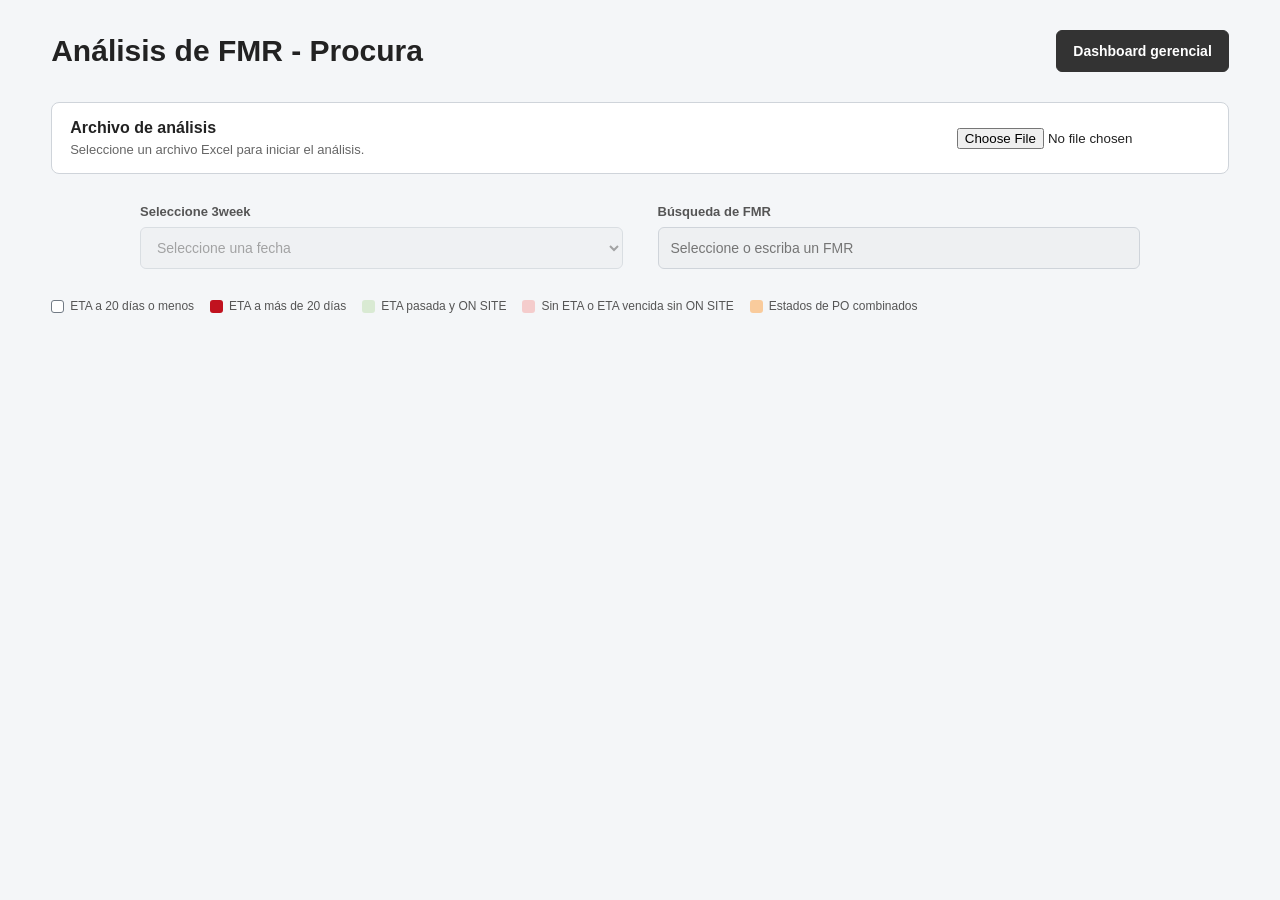
==== index.html @ f1e4e9c5 "Actualizar colores y formato de ETA en FMR" ====
<!DOCTYPE html>
<html lang="es">

<head>

    <meta charset="UTF-8">

    <meta
        name="viewport"
        content="width=device-width, initial-scale=1.0"
    >

    <title>
        Análisis de FMR - Procura
    </title>

    <link
        rel="stylesheet"
        href="static/css/style.css"
    >

</head>


<body>

<div class="container">


    <!-- ==================================================
         HEADER
    =================================================== -->

    <header class="main-header">

        <h1>
            Análisis de FMR - Procura
        </h1>

        <a
            class="dashboard-button"
            href="dashboard.html"
        >
            Dashboard gerencial
        </a>

    </header>

    <section
        id="carga-datos"
        class="carga-datos"
    >

        <div>
            <strong>Archivo de análisis</strong>
            <span id="estado-carga">
                Seleccione un archivo Excel para iniciar el análisis.
            </span>
        </div>

        <input
            id="archivo-excel"
            type="file"
            accept=".xlsx,.xlsm"
        >

    </section>


    <!-- ==================================================
         FILTROS PRINCIPALES
    =================================================== -->

    <div class="filtros-principales">


        <!-- ==================================================
             3WEEK
        =================================================== -->

        <div class="filtro-item">

            <label for="threeweek-select">
                Seleccione 3week
            </label>

            <select
                id="threeweek-select"
                disabled
            >

                <option value="">
                    Seleccione una fecha
                </option>

            </select>

        </div>


        <!-- ==================================================
             BÚSQUEDA FMR
        =================================================== -->

        <div class="filtro-item">

            <label for="fmr-search">
                Búsqueda de FMR
            </label>

            <input
                type="text"
                id="fmr-search"
                class="fmr-search-input"
                disabled
                list="fmr-options"
                placeholder="Seleccione o escriba un FMR"
                autocomplete="off"
            >

            <datalist
                id="fmr-options"
            >
            </datalist>

        </div>

    </div>

        <div class="fmr-legend" aria-label="Leyenda de colores de FMR">
            <span class="fmr-legend-item"><i class="estado-white"></i>ETA a 20 días o menos</span>
            <span class="fmr-legend-item"><i class="estado-red-intense"></i>ETA a más de 20 días</span>
            <span class="fmr-legend-item"><i class="estado-green"></i>ETA pasada y ON SITE</span>
            <span class="fmr-legend-item"><i class="estado-red"></i>Sin ETA o ETA vencida sin ON SITE</span>
            <span class="fmr-legend-item"><i class="estado-orange"></i>Estados de PO combinados</span>
        </div>

        <div
            id="lista-fmrs-general"
            class="fmrs-general-container"
        >
        </div>


    <!-- ==================================================
         RESULTADO 3WEEK
    =================================================== -->

    <section
        id="info-subsistema"
        class="info-section"
    >

        <h2>
            SubSistemas
        </h2>


        <div
            id="lista-subsistemas"
            class="subsistema-list"
        >
        </div>


        <div
            id="subsistema-seleccionado"
            class="subsistema-seleccionado"
        >

            <h3>
                SubSistema seleccionado
            </h3>


            <div
                id="nombre-subsistema"
                class="info-value"
            >
            </div>


            <div class="fmr-section">

                <h3>
                    FMR Asociado
                </h3>


                <div
                    id="lista-fmr"
                    class="fmr-list"
                >
                </div>

            </div>

        </div>

    </section>


    <!-- ==================================================
         RESULTADO BÚSQUEDA FMR
    =================================================== -->

    <section
        id="resultado-fmr-search"
        class="info-section"
    >

        <h2>
            FMR encontrado
        </h2>


        <!-- ==================================================
            RESUMEN FMR
        =================================================== -->

        <div
            id="fmr-encontrado"
            class="fmr-encontrado-container"
        >
        </div>


        <!-- ==================================================
            SUBSISTEMAS
        =================================================== -->

        <div
            id="subsistemas-del-fmr"
            class="fmr-search-subsistemas"
        >

            <h3>
                SubSistemas donde aparece
            </h3>


            <div
                id="lista-subsistemas-fmr"
                class="subsistema-list"
            >
            </div>

        </div>

    </section>


    <!-- ==================================================
         DETALLE FMR
    =================================================== -->

    <section
        id="detalle-fmr"
        class="detalle-section"
    >


        <!-- ==================================================
             PO
        =================================================== -->

        <div class="po-section">

            <h3>
                PO Asociadas
            </h3>


            <div
                id="lista-po"
                class="po-list"
            >
            </div>

        </div>


        <!-- ==================================================
             PROCUREMENT
        =================================================== -->

        <div class="procurement-section">

            <h3>
                Información de Procurement
            </h3>


            <div
                id="lista-procurement"
                class="procurement-list"
            >
            </div>

        </div>

    </section>

</div>


<script
    src="https://cdn.sheetjs.com/xlsx-0.20.3/package/dist/xlsx.full.min.js"
></script>

<script
    src="static/js/workbook-store.js"
></script>

<script
    src="static/js/app.js"
></script>

</body>

</html>
---- static/css/style.css ----
/* ========================================================
   GENERAL
======================================================== */

* {
    box-sizing: border-box;
}


body {

    margin: 0;

    padding: 0;

    font-family:
        Arial,
        Helvetica,
        sans-serif;

    background-color:
        #f4f6f8;

    color:
        #222;
}


.container {

    width: 92%;

    max-width:
        1400px;

    margin:
        0 auto;

    padding:
        30px 0 50px;
}


/* ========================================================
   HEADER
======================================================== */

header {

    margin-bottom:
        30px;
}


.main-header {

    display:
        flex;

    align-items:
        center;

    justify-content:
        space-between;

    gap:
        20px;
}


.dashboard-button {

    display:
        inline-flex;

    align-items:
        center;

    min-height:
        42px;

    padding:
        10px 16px;

    border:
        1px solid #333;

    border-radius:
        6px;

    background-color:
        #333;

    color:
        #fff;

    font-size:
        14px;

    font-weight:
        600;

    text-decoration:
        none;
}


.dashboard-button:hover {

    background-color:
        #555;
}


header h1 {

    margin:
        0;

    font-size:
        30px;

    font-weight:
        700;
}


/* ========================================================
   FILTROS
======================================================== */

.filtros-principales {

    display:
        grid;

    grid-template-columns:
        repeat(
            2,
            minmax(
                300px,
                1fr
            )
        );

    gap:
        35px;

    max-width:
        1000px;

    margin:
        0 auto 30px;
}


.filtro-item {

    display:
        flex;

    flex-direction:
        column;

    gap:
        8px;
}


.filtro-item label {

    font-size:
        13px;

    font-weight:
        bold;

    color:
        #555;
}


.filtro-item select,
.fmr-search-input {

    width:
        100%;

    min-height:
        42px;

    padding:
        10px 12px;

    border:
        1px solid #cfd4da;

    border-radius:
        6px;

    background-color:
        white;

    font-size:
        14px;

    outline:
        none;
}


.filtro-item select:focus,
.fmr-search-input:focus {

    border-color:
        #777;
}


/* ========================================================
   SECCIONES
======================================================== */

.info-section,
.detalle-section {

    margin-top:
        25px;

    padding:
        22px;

    background-color:
        white;

    border-radius:
        8px;

    box-shadow:
        0 2px 8px
        rgba(
            0,
            0,
            0,
            0.08
        );
}


.info-section h2,
.detalle-section h2 {

    margin-top:
        0;

    margin-bottom:
        20px;
}


.info-section h3,
.detalle-section h3 {

    margin-top:
        25px;

    margin-bottom:
        12px;
}


/* ========================================================
   SUBSISTEMAS
======================================================== */

.subsistema-list {

    display:
        flex;

    flex-wrap:
        wrap;

    gap:
        10px;
}


.subsistema-item {

    padding:
        10px 15px;

    border:
        1px solid #c7ccd1;

    border-radius:
        6px;

    background-color:
        #f8f9fa;

    color:
        #222;

    font-size:
        14px;

    font-weight:
        600;

    cursor:
        pointer;

    transition:
        0.15s;
}


.subsistema-item:hover {

    background-color:
        #e9ecef;

    transform:
        translateY(-1px);
}


.subsistema-item.selected {

    border:
        2px solid #333;
}


.subsistema-seleccionado {

    margin-top:
        25px;

    padding-top:
        15px;

    border-top:
        1px solid #ddd;
}


.info-value {

    font-size:
        18px;

    font-weight:
        bold;
}


/* ========================================================
   FMR
======================================================== */

.fmr-list {

    display:
        grid;

    grid-template-columns:
        repeat(
            auto-fill,
            minmax(
                140px,
                1fr
            )
        );

    gap:
        10px;
}

/* ========================================================
   RESUMEN FMR ENCONTRADO
======================================================== */

.fmr-encontrado-container {

    margin-bottom:
        20px;
}


.fmr-encontrado-container .fmr-summary-container {

    display:
        grid;

    grid-template-columns:
        180px
        180px
        minmax(
            300px,
            1fr
        );

    gap:
        15px;

    align-items:
        stretch;
}


.fmr-item {

    padding:
        12px;

    border:
        1px solid #cfd4da;

    border-radius:
        6px;

    background-color:
        white;

    font-size:
        14px;

    font-weight:
        600;

    cursor:
        pointer;

    transition:
        0.15s;

    text-align:
        center;
}


.fmr-item:hover {

    transform:
        translateY(-1px);

    box-shadow:
        0 2px 5px
        rgba(
            0,
            0,
            0,
            0.10
        );
}


.fmr-item.selected {

    border:
        2px solid #333;
}


/* ========================================================
   PO
======================================================== */

.po-list {

    display:
        grid;

    grid-template-columns:
        repeat(
            auto-fill,
            minmax(
                140px,
                1fr
            )
        );

    gap:
        10px;
}


.po-item {

    padding:
        12px;

    border:
        1px solid #cfd4da;

    border-radius:
        6px;

    background-color:
        white;

    font-size:
        14px;

    font-weight:
        600;

    cursor:
        pointer;

    transition:
        0.15s;

    text-align:
        center;
}


.po-item:hover {

    transform:
        translateY(-1px);

    box-shadow:
        0 2px 5px
        rgba(
            0,
            0,
            0,
            0.10
        );
}


.po-item.selected {

    border:
        2px solid #333;
}


/* ========================================================
   ESTADOS
======================================================== */

/* ETA FUTURA */

.estado-yellow {

    background-color:
        #fff2cc !important;

    border-color:
        #d6b656 !important;
}


/* ETA PASADA + ON SITE */

.estado-green {

    background-color:
        #d9ead3 !important;

    border-color:
        #70ad47 !important;
}


/* SIN ETA / ETA PASADA SIN ON SITE */

.estado-red {

    background-color:
        #f4cccc !important;

    border-color:
        #c0504d !important;
}

/* FMR CON PO DE DISTINTOS COLORES */

.estado-orange {

    background-color:
        #f9cb9c !important;

    border-color:
        #e69138 !important;
}

.estado-white {
    background-color: #fff !important;
    border: 1px solid #727b85 !important;
    color: #222 !important;
}

.estado-red-intense {
    background-color: #c1121f !important;
    border-color: #8f0b15 !important;
    color: #fff !important;
}

/* ========================================================
   RESUMEN FMR
======================================================== */

.fmr-resumen {

    margin-bottom:
        20px;
}


.fmr-summary-container {

    display:
        grid;

    grid-template-columns:
        repeat(
            3,
            minmax(
                160px,
                1fr
            )
        );

    gap:
        15px;
}


.total-po-card {

    padding:
        18px;

    border:
        1px solid #ddd;

    border-radius:
        7px;

    background-color:
        #f8f9fa;
}


.summary-label {

    font-size:
        12px;

    font-weight:
        bold;

    color:
        #666;
}


.summary-number {

    margin-top:
        8px;

    font-size:
        22px;

    font-weight:
        bold;
}


/* ========================================================
   DESCRIPCIÓN
======================================================== */

.descripcion-fmr {

    padding:
        18px;

    border:
        1px solid #ddd;

    border-radius:
        7px;

    background-color:
        #fafafa;
}


.descripcion-fmr-text {

    margin-top:
        8px;

    line-height:
        1.5;

    text-align:
        left;
}


/* ========================================================
   PROCUREMENT
======================================================== */

.procurement-section {

    margin-top:
        25px;
}


.procurement-list {

    display:
        grid;

    grid-template-columns:
        repeat(
            auto-fit,
            minmax(
                330px,
                1fr
            )
        );

    gap:
        15px;
}


.procurement-card {

    padding:
        16px;

    border:
        1px solid #d7d7d7;

    border-radius:
        7px;

    background-color:
        #fafafa;
}

.procurement-record {
    display: grid;
    grid-template-columns: minmax(0, 1.3fr) minmax(0, 0.7fr);
    align-items: stretch;
    gap: 12px;
}

.comments-card {
    min-width: 0;
    padding: 16px;
    border: 1px solid #d7d7d7;
    border-radius: 7px;
    background-color: #fff;
}

.comments-value {
    margin-top: 10px;
    color: #333;
    font-size: 13px;
    line-height: 1.5;
    overflow-wrap: anywhere;
    white-space: pre-wrap;
}


.procurement-field {

    display:
        flex;

    flex-direction:
        column;

    gap:
        5px;

    margin-bottom:
        12px;
}


.procurement-label {

    font-size:
        11px;

    font-weight:
        bold;

    color:
        #666;
}


.procurement-value {

    font-size:
        14px;

    color:
        #222;

    word-break:
        break-word;
}


.descripcion-procurement {

    margin-top:
        15px;

    padding-top:
        12px;

    border-top:
        1px solid #ddd;
}


.descripcion-value {

    margin-top:
        6px;

    line-height:
        1.5;

    font-size:
        13px;

    text-align:
        left;
}


/* ========================================================
   MENSAJES
======================================================== */

.mensaje-vacio {

    padding:
        15px;

    border-radius:
        6px;

    background-color:
        #f5f5f5;

    color:
        #666;
}


.mensaje-error {

    padding:
        15px;

    border-radius:
        6px;

    background-color:
        #f4cccc;

    border:
        1px solid #c0504d;

    color:
        #7f0000;
}


/* ========================================================
   RESPONSIVE
======================================================== */

@media (
    max-width: 800px
) {

    .filtros-principales {

        grid-template-columns:
            1fr;

        gap:
            15px;
    }


    .fmr-summary-container {

        grid-template-columns:
            1fr;
    }

    .procurement-record {
        grid-template-columns: 1fr;
    }

}


@media (
    max-width: 500px
) {

    .container {

        width:
            92%;
    }


    .fmr-list,
    .po-list {

        grid-template-columns:
            1fr;
    }

}

.fmrs-general-container {
    display: flex;
    flex-wrap: wrap;
    gap: 10px;
    margin-top: 20px;
    margin-bottom: 20px;
}

.fmr-general-item {
    min-width: 120px;
    padding: 10px 16px;
    border: none;
    border-radius: 8px;
    cursor: pointer;
    font-weight: 600;
    text-align: center;
    transition: transform 0.15s ease;
}

.fmr-general-item:hover {
    transform: translateY(-2px);
}

.fmr-legend {
    display: flex;
    align-items: center;
    flex-wrap: wrap;
    gap: 8px 16px;
    margin-top: 16px;
    color: #555;
    font-size: 12px;
}

.fmr-legend-item {
    display: inline-flex;
    align-items: center;
    gap: 6px;
}

.fmr-legend-item i {
    display: inline-block;
    width: 13px;
    height: 13px;
    flex: 0 0 13px;
    border-radius: 3px;
}

.carga-datos {
    display: flex;
    align-items: center;
    justify-content: space-between;
    gap: 20px;
    margin-bottom: 30px;
    padding: 16px 18px;
    border: 1px solid #cfd4da;
    border-radius: 8px;
    background-color: #ffffff;
}

.carga-datos div {
    display: flex;
    flex-direction: column;
    gap: 5px;
}

.carga-datos span {
    color: #666;
    font-size: 13px;
}

#cargar-datos-btn {
    min-height: 42px;
    padding: 10px 16px;
    border: 1px solid #333;
    border-radius: 6px;
    background-color: #333;
    color: #fff;
    cursor: pointer;
    font-weight: 600;
}

#cargar-datos-btn:disabled {
    cursor: wait;
    opacity: 0.65;
}

select:disabled,
input:disabled {
    cursor: not-allowed;
    background-color: #eef0f2;
}
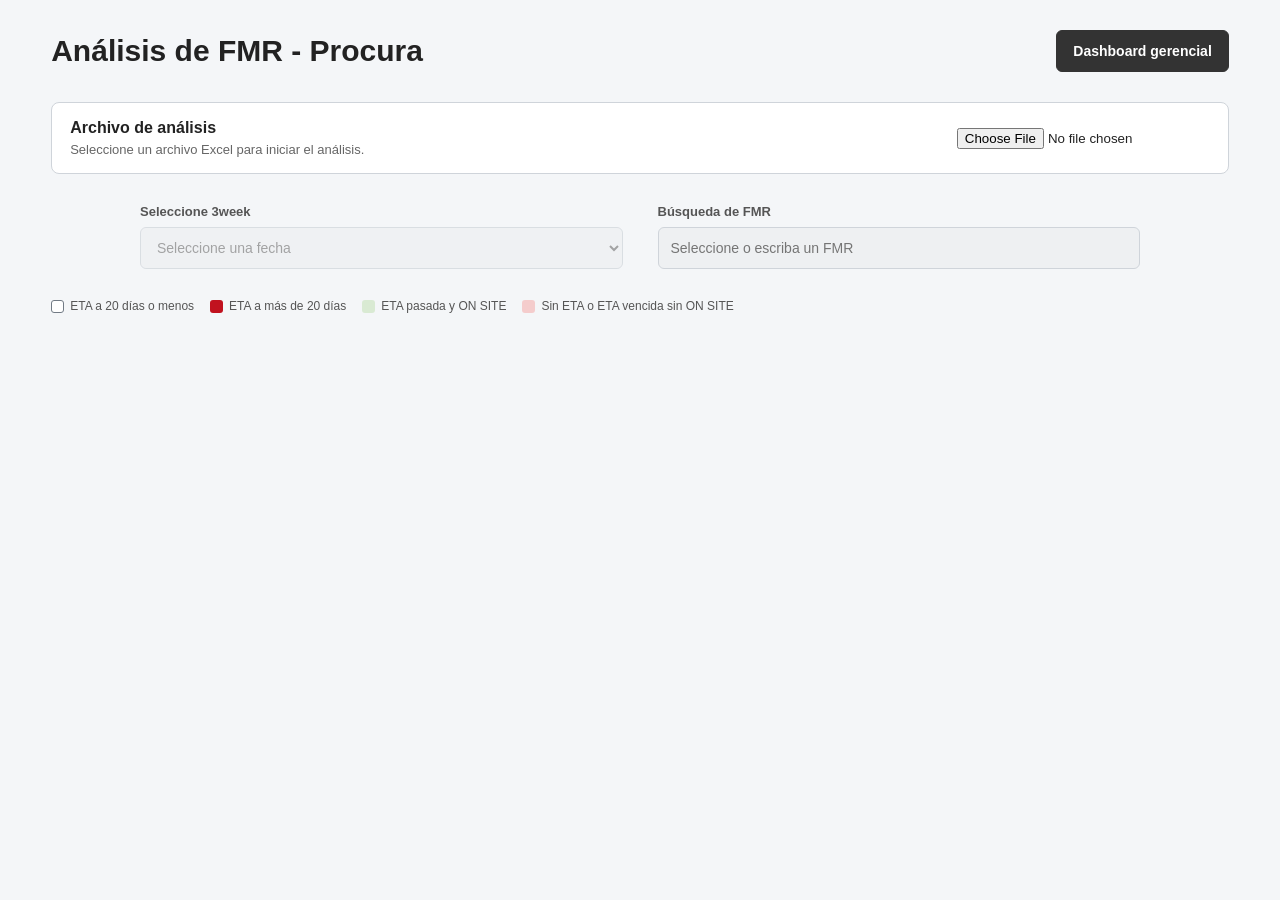
==== commit 1e0bbc6f: "Ajustar estados de color FMR y PO" ====
--- a/index.html
+++ b/index.html
@@ -132,7 +132,6 @@
             <span class="fmr-legend-item"><i class="estado-red-intense"></i>ETA a más de 20 días</span>
             <span class="fmr-legend-item"><i class="estado-green"></i>ETA pasada y ON SITE</span>
             <span class="fmr-legend-item"><i class="estado-red"></i>Sin ETA o ETA vencida sin ON SITE</span>
-            <span class="fmr-legend-item"><i class="estado-orange"></i>Estados de PO combinados</span>
         </div>
 
         <div
--- a/static/css/style.css
+++ b/static/css/style.css
@@ -546,18 +546,6 @@
    ESTADOS
 ======================================================== */
 
-/* ETA FUTURA */
-
-.estado-yellow {
-
-    background-color:
-        #fff2cc !important;
-
-    border-color:
-        #d6b656 !important;
-}
-
-
 /* ETA PASADA + ON SITE */
 
 .estado-green {
@@ -579,17 +567,6 @@
 
     border-color:
         #c0504d !important;
-}
-
-/* FMR CON PO DE DISTINTOS COLORES */
-
-.estado-orange {
-
-    background-color:
-        #f9cb9c !important;
-
-    border-color:
-        #e69138 !important;
 }
 
 .estado-white {
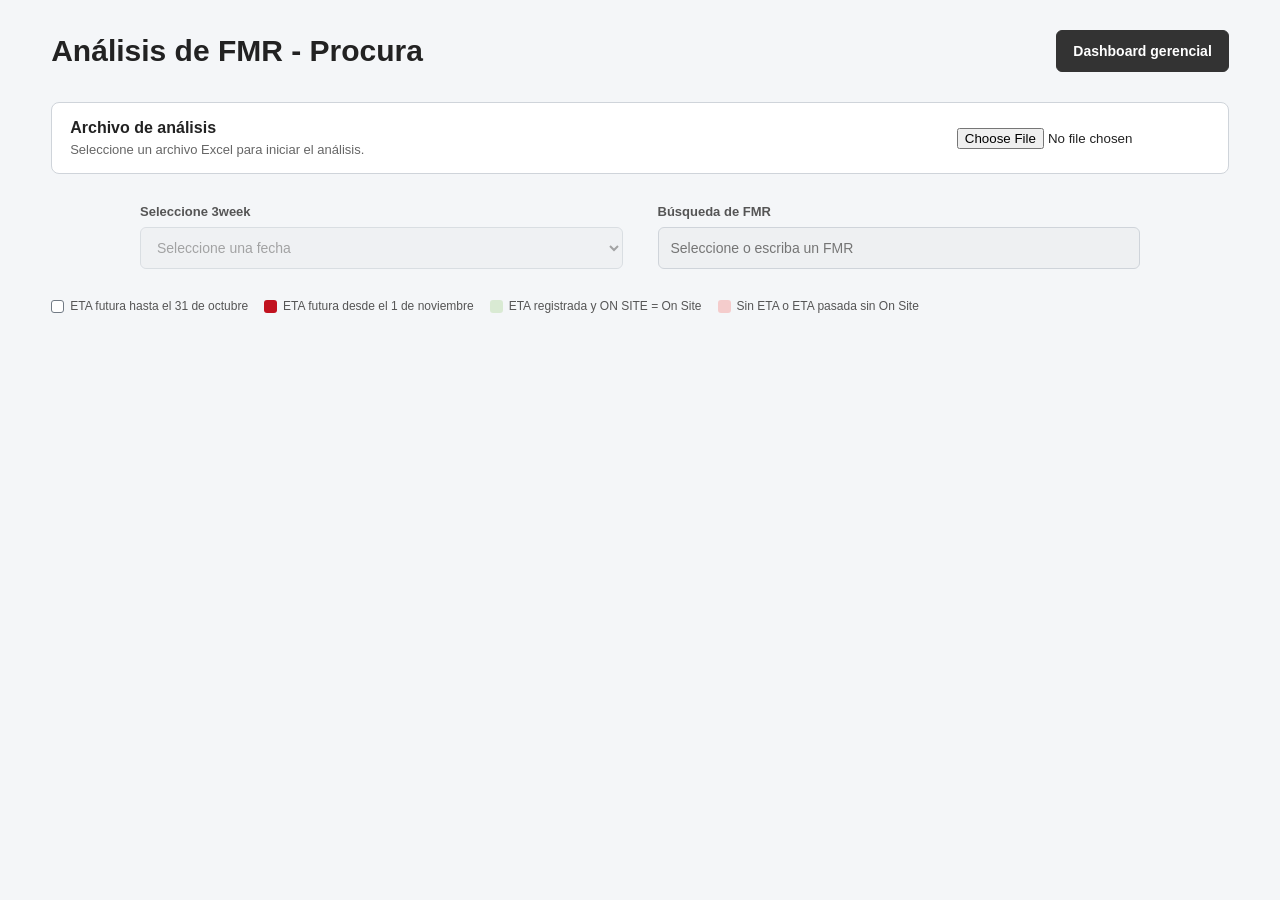
==== commit 48a1f26d: "Actualizar leyenda de colores ETA" ====
--- a/index.html
+++ b/index.html
@@ -128,10 +128,10 @@
     </div>
 
         <div class="fmr-legend" aria-label="Leyenda de colores de FMR">
-            <span class="fmr-legend-item"><i class="estado-white"></i>ETA a 20 días o menos</span>
-            <span class="fmr-legend-item"><i class="estado-red-intense"></i>ETA a más de 20 días</span>
-            <span class="fmr-legend-item"><i class="estado-green"></i>ETA pasada y ON SITE</span>
-            <span class="fmr-legend-item"><i class="estado-red"></i>Sin ETA o ETA vencida sin ON SITE</span>
+            <span class="fmr-legend-item"><i class="estado-white"></i>ETA futura hasta el 31 de octubre</span>
+            <span class="fmr-legend-item"><i class="estado-red-intense"></i>ETA futura desde el 1 de noviembre</span>
+            <span class="fmr-legend-item"><i class="estado-green"></i>ETA registrada y ON SITE = On Site</span>
+            <span class="fmr-legend-item"><i class="estado-red"></i>Sin ETA o ETA pasada sin On Site</span>
         </div>
 
         <div
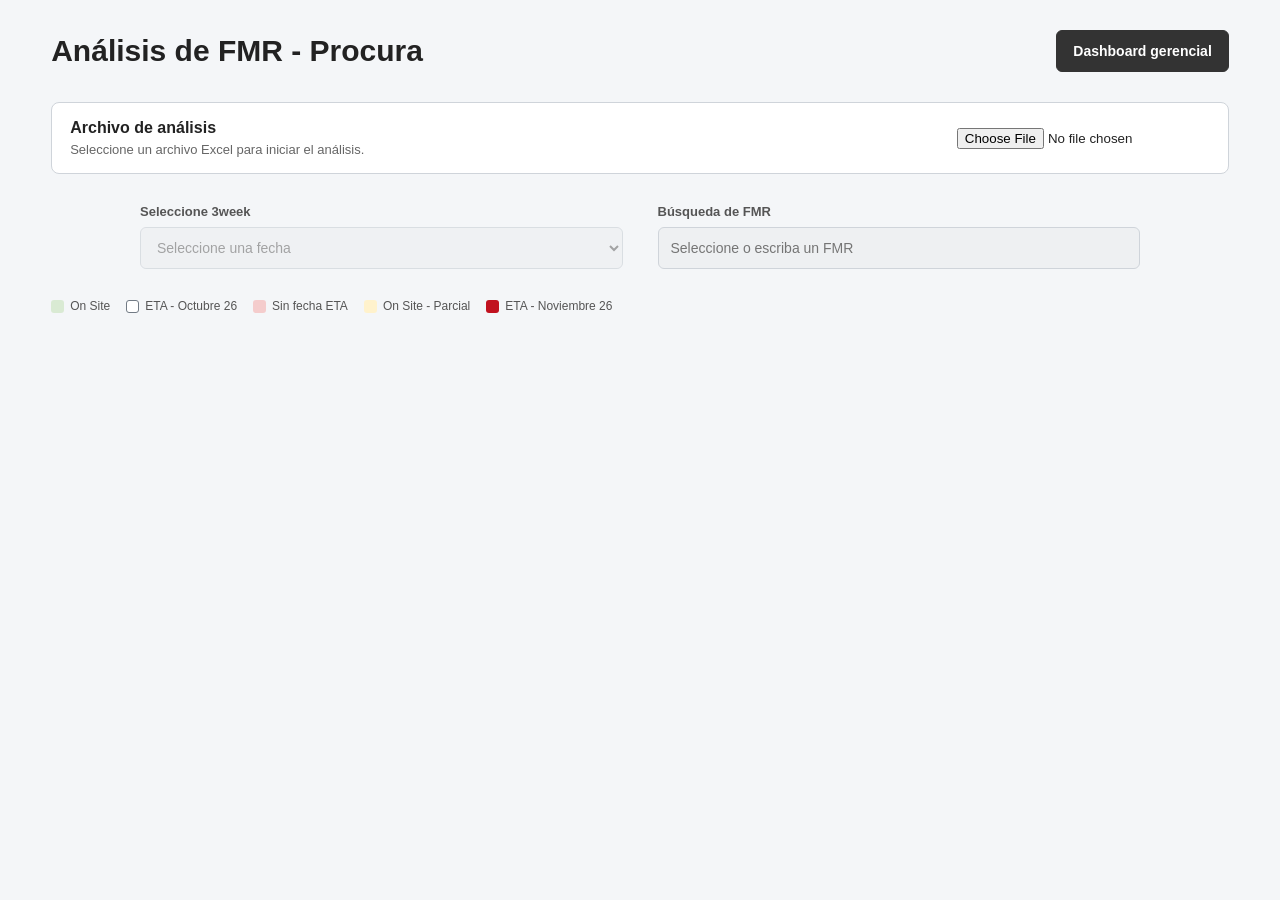
==== commit 26d11237: "Agregar estado parcial a colores de FMR" ====
--- a/index.html
+++ b/index.html
@@ -128,10 +128,11 @@
     </div>
 
         <div class="fmr-legend" aria-label="Leyenda de colores de FMR">
-            <span class="fmr-legend-item"><i class="estado-white"></i>ETA futura hasta el 31 de octubre</span>
-            <span class="fmr-legend-item"><i class="estado-red-intense"></i>ETA futura desde el 1 de noviembre</span>
-            <span class="fmr-legend-item"><i class="estado-green"></i>ETA registrada y ON SITE = On Site</span>
-            <span class="fmr-legend-item"><i class="estado-red"></i>Sin ETA o ETA pasada sin On Site</span>
+            <span class="fmr-legend-item"><i class="estado-green"></i>On Site</span>
+            <span class="fmr-legend-item"><i class="estado-white"></i>ETA - Octubre 26</span>
+            <span class="fmr-legend-item"><i class="estado-red"></i>Sin fecha ETA</span>
+            <span class="fmr-legend-item"><i class="estado-yellow"></i>On Site - Parcial</span>
+            <span class="fmr-legend-item"><i class="estado-red-intense"></i>ETA - Noviembre 26</span>
         </div>
 
         <div
--- a/static/css/style.css
+++ b/static/css/style.css
@@ -555,6 +555,12 @@
 
     border-color:
         #70ad47 !important;
+}
+
+.estado-yellow {
+    background-color: #fff2cc !important;
+    border-color: #d6b656 !important;
+    color: #222 !important;
 }
 
 
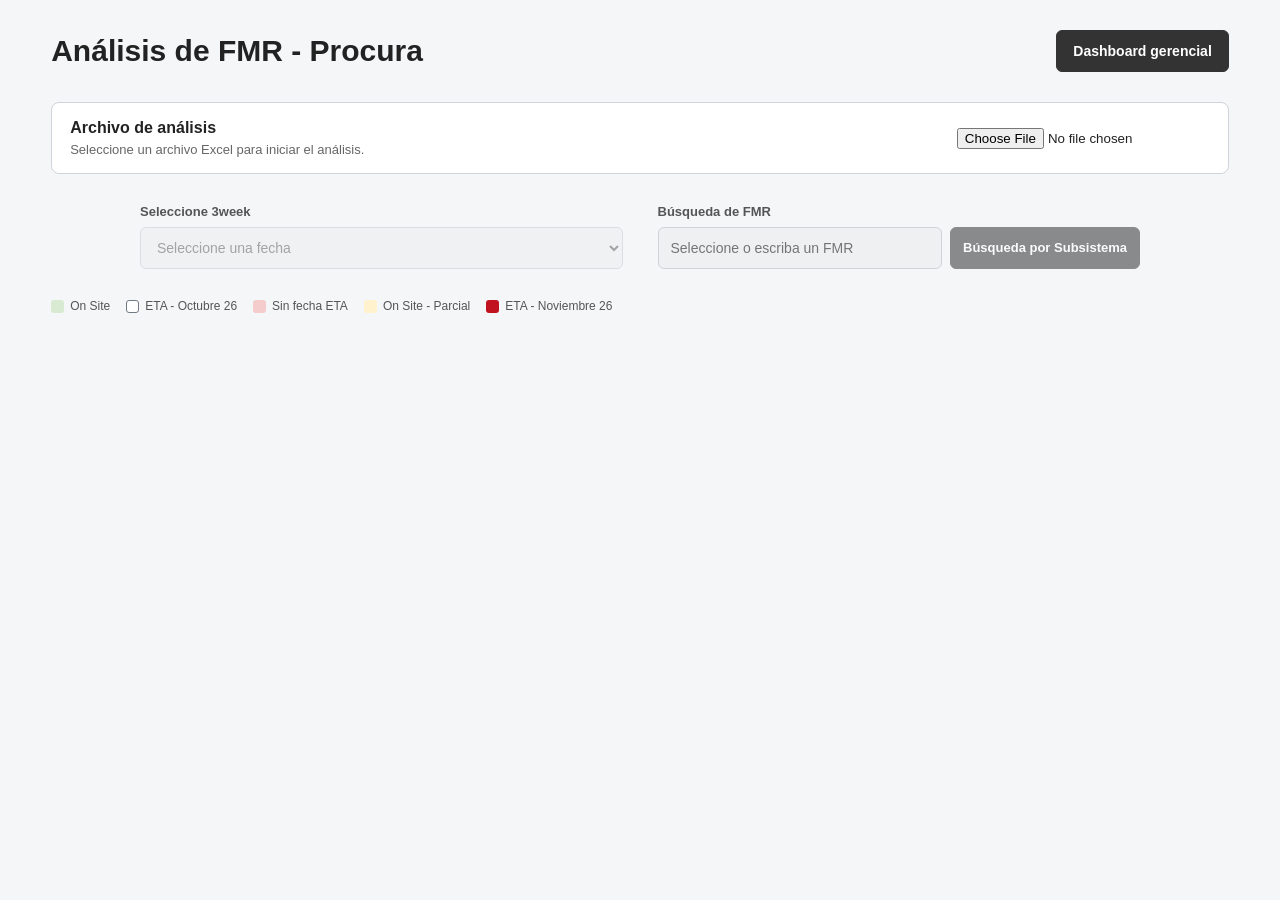
==== commit b9e6a6ce: "Hacer búsqueda contextual responsive" ====
--- a/index.html
+++ b/index.html
@@ -104,19 +104,24 @@
 
         <div class="filtro-item">
 
-            <label for="fmr-search">
+            <label id="fmr-search-label" for="fmr-search">
                 Búsqueda de FMR
             </label>
 
-            <input
-                type="text"
-                id="fmr-search"
-                class="fmr-search-input"
-                disabled
-                list="fmr-options"
-                placeholder="Seleccione o escriba un FMR"
-                autocomplete="off"
-            >
+            <div class="fmr-search-controls">
+                <input
+                    type="text"
+                    id="fmr-search"
+                    class="fmr-search-input"
+                    disabled
+                    list="fmr-options"
+                    placeholder="Seleccione o escriba un FMR"
+                    autocomplete="off"
+                >
+                <button id="modo-busqueda-button" class="search-mode-button" type="button" disabled>
+                    Búsqueda por Subsistema
+                </button>
+            </div>
 
             <datalist
                 id="fmr-options"
@@ -141,6 +146,20 @@
         >
         </div>
 
+        <section id="busqueda-subsistema-panel" class="info-section" style="display: none;">
+            <h2>SubSistemas</h2>
+            <p id="estado-filtro-subsistemas" class="estado-filtro-subsistemas" aria-live="polite"></p>
+            <div id="lista-subsistemas-general" class="subsistema-list"></div>
+            <div id="subsistema-general-seleccionado" class="subsistema-seleccionado" style="display: none;">
+                <h3>SubSistema seleccionado</h3>
+                <div id="nombre-subsistema-general" class="info-value"></div>
+                <div class="fmr-section">
+                    <h3>FMR Asociado</h3>
+                    <div id="lista-fmr-subsistema-general" class="fmr-list"></div>
+                </div>
+            </div>
+        </section>
+
 
     <!-- ==================================================
          RESULTADO 3WEEK
@@ -168,15 +187,12 @@
             class="subsistema-seleccionado"
         >
 
-            <h3>
-                SubSistema seleccionado
-            </h3>
-
-
-            <div
-                id="nombre-subsistema"
-                class="info-value"
-            >
+            <h3>SubSistema seleccionado</h3>
+            <div class="subsistema-seleccionado-actions">
+                <div id="nombre-subsistema" class="info-value"></div>
+                <button id="regresar-a-fmr" class="search-mode-button" type="button" style="display: none;">
+                    Regresar a FMR
+                </button>
             </div>
 
 
--- a/static/css/style.css
+++ b/static/css/style.css
@@ -216,6 +216,39 @@
         #777;
 }
 
+.fmr-search-controls {
+    display: grid;
+    grid-template-columns: minmax(0, 1fr) auto;
+    gap: 8px;
+    min-width: 0;
+}
+
+.search-mode-button {
+    display: inline-flex;
+    align-items: center;
+    justify-content: center;
+    min-height: 42px;
+    padding: 9px 12px;
+    border: 1px solid #333;
+    border-radius: 6px;
+    background: #333;
+    color: #fff;
+    font-size: 13px;
+    font-weight: 600;
+    cursor: pointer;
+    white-space: normal;
+    line-height: 1.25;
+}
+
+.search-mode-button:hover:not(:disabled) {
+    background: #555;
+}
+
+.search-mode-button:disabled {
+    cursor: not-allowed;
+    opacity: 0.55;
+}
+
 
 /* ========================================================
    SECCIONES
@@ -346,6 +379,13 @@
         1px solid #ddd;
 }
 
+.subsistema-seleccionado-actions {
+    display: flex;
+    align-items: center;
+    justify-content: space-between;
+    gap: 12px;
+}
+
 
 .info-value {
 
@@ -919,6 +959,15 @@
 
         grid-template-columns:
             1fr;
+    }
+
+    .fmr-search-controls {
+        grid-template-columns: 1fr;
+    }
+
+    .subsistema-seleccionado-actions {
+        align-items: stretch;
+        flex-direction: column;
     }
 
 }
@@ -1013,4 +1062,47 @@
 input:disabled {
     cursor: not-allowed;
     background-color: #eef0f2;
+}
+
+#lista-subsistemas-general {
+    max-height: 320px;
+    overflow-y: auto;
+    align-content: flex-start;
+    padding: 2px;
+}
+
+.estado-filtro-subsistemas {
+    margin: -8px 0 14px;
+    color: #666;
+    font-size: 12px;
+}
+
+@media (max-width: 800px) {
+    .main-header {
+        align-items: flex-start;
+        flex-direction: column;
+    }
+
+    .carga-datos {
+        align-items: stretch;
+        flex-direction: column;
+        margin-bottom: 20px;
+    }
+
+    .procurement-list {
+        grid-template-columns: minmax(0, 1fr);
+    }
+}
+
+@media (max-width: 500px) {
+    .info-section,
+    .detalle-section {
+        padding: 16px;
+    }
+}
+
+@media (max-width: 800px) {
+    .fmr-encontrado-container .fmr-summary-container {
+        grid-template-columns: minmax(0, 1fr);
+    }
 }
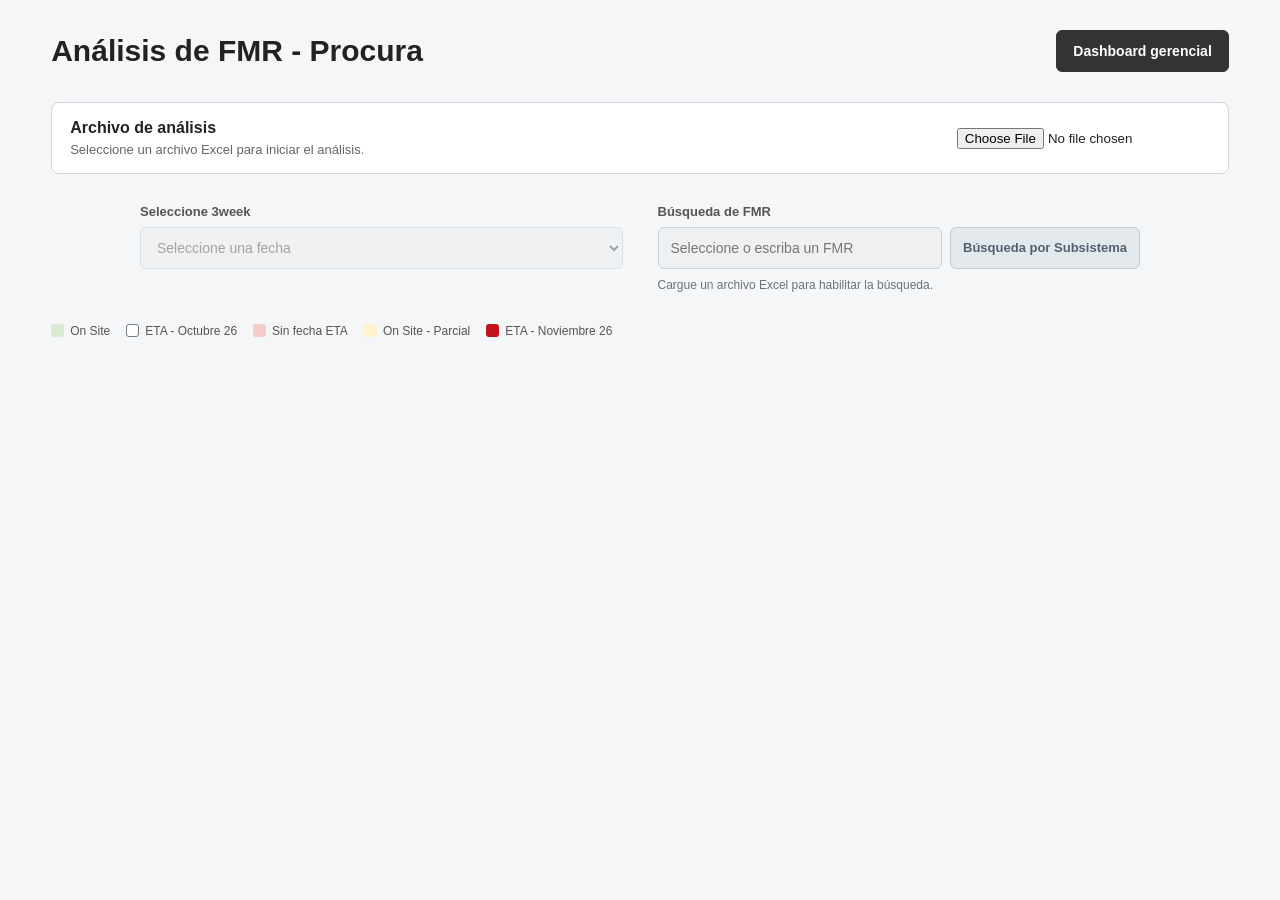
==== commit 4838d904: "test" ====
--- a/index.html
+++ b/index.html
@@ -122,6 +122,7 @@
                     Búsqueda por Subsistema
                 </button>
             </div>
+            <small id="ayuda-busqueda" class="search-mode-hint">Cargue un archivo Excel para habilitar la búsqueda.</small>
 
             <datalist
                 id="fmr-options"
--- a/static/css/style.css
+++ b/static/css/style.css
@@ -246,7 +246,20 @@
 
 .search-mode-button:disabled {
     cursor: not-allowed;
-    opacity: 0.55;
+    border-color: #c2cbd3;
+    background: #e3e8ed;
+    color: #52606d;
+    opacity: 1;
+}
+
+.search-mode-hint {
+    color: #68737d;
+    font-size: 12px;
+    line-height: 1.4;
+}
+
+.search-mode-hint[hidden] {
+    display: none;
 }
 
 
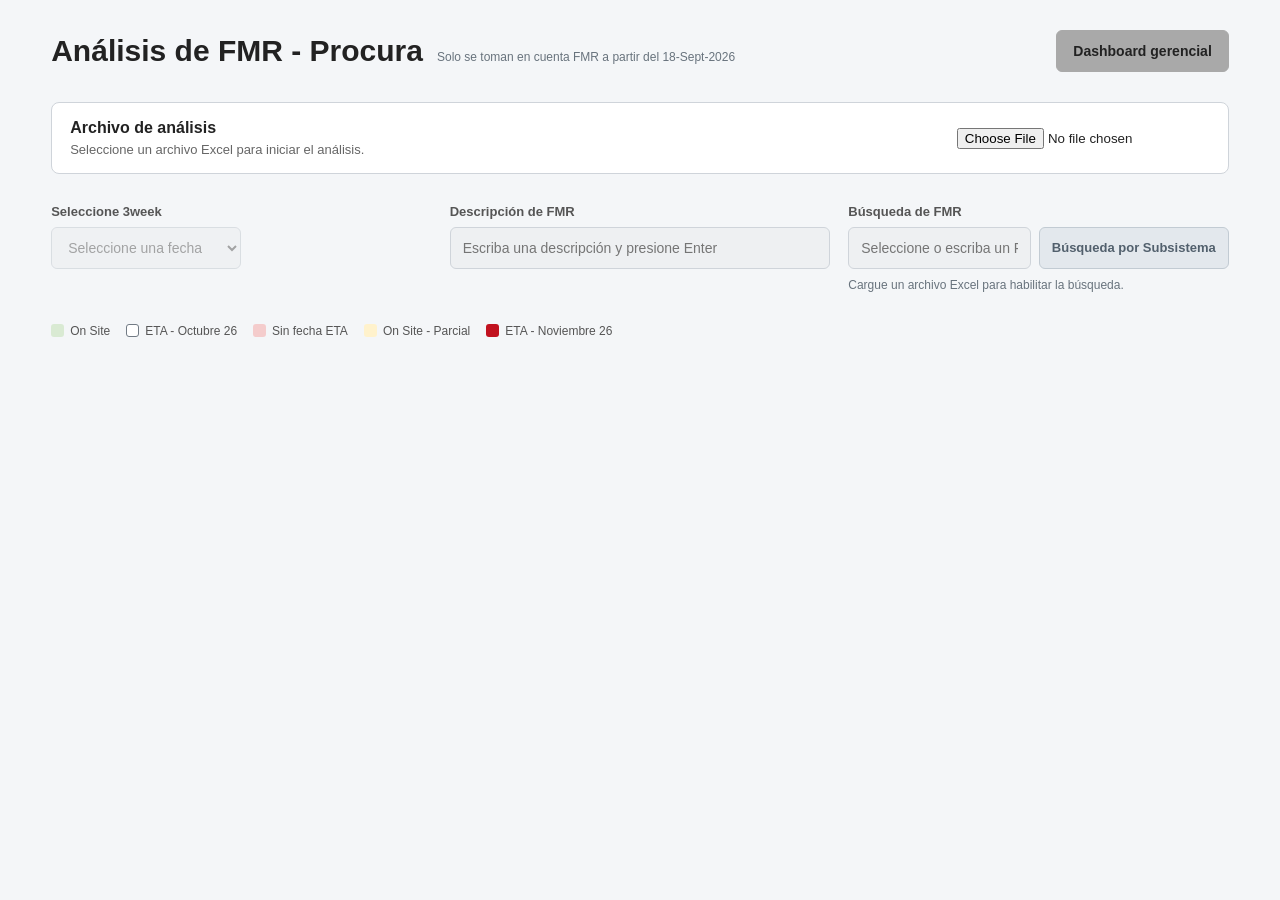
==== commit 385e0dcb: "Actualizar calendario y grafico semanal de ETA" ====
--- a/index.html
+++ b/index.html
@@ -33,9 +33,10 @@
 
     <header class="main-header">
 
-        <h1>
-            Análisis de FMR - Procura
-        </h1>
+        <div class="main-title-group">
+            <h1>Análisis de FMR - Procura</h1>
+            <small class="main-title-note">Solo se toman en cuenta FMR a partir del 18-Sept-2026</small>
+        </div>
 
         <a
             class="dashboard-button"
@@ -78,7 +79,7 @@
              3WEEK
         =================================================== -->
 
-        <div class="filtro-item">
+        <div class="filtro-item filtro-week">
 
             <label for="threeweek-select">
                 Seleccione 3week
@@ -94,6 +95,30 @@
                 </option>
 
             </select>
+
+        </div>
+
+
+        <!-- ==================================================
+             BÚSQUEDA POR DESCRIPCIÓN
+        =================================================== -->
+
+        <div class="filtro-item">
+
+            <label for="descripcion-search">
+                Descripción de FMR
+            </label>
+
+            <input
+                type="search"
+                id="descripcion-search"
+                class="fmr-search-input"
+                disabled
+                placeholder="Escriba una descripción y presione Enter"
+                autocomplete="off"
+            >
+
+            <small id="estado-busqueda-descripcion" class="search-mode-hint" aria-live="polite"></small>
 
         </div>
 
--- a/static/css/style.css
+++ b/static/css/style.css
@@ -67,6 +67,19 @@
         20px;
 }
 
+.main-title-group {
+    display: flex;
+    align-items: baseline;
+    flex-wrap: wrap;
+    gap: 8px 14px;
+}
+
+.main-title-note {
+    color: #68737d;
+    font-size: 12px;
+    font-weight: 400;
+}
+
 
 .dashboard-button {
 
@@ -83,16 +96,16 @@
         10px 16px;
 
     border:
-        1px solid #333;
+        1px solid #A9A9A9;
 
     border-radius:
         6px;
 
     background-color:
-        #333;
+        #A9A9A9;
 
     color:
-        #fff;
+        #222;
 
     font-size:
         14px;
@@ -108,7 +121,7 @@
 .dashboard-button:hover {
 
     background-color:
-        #555;
+        #999;
 }
 
 
@@ -135,22 +148,13 @@
         grid;
 
     grid-template-columns:
-        repeat(
-            2,
-            minmax(
-                300px,
-                1fr
-            )
-        );
+        repeat(3, minmax(0, 1fr));
 
     gap:
-        35px;
-
-    max-width:
-        1000px;
+        18px;
 
     margin:
-        0 auto 30px;
+        0 0 30px;
 }
 
 
@@ -214,6 +218,11 @@
 
     border-color:
         #777;
+}
+
+#threeweek-select {
+    width: 50%;
+    min-width: 0;
 }
 
 .fmr-search-controls {
@@ -942,6 +951,12 @@
             15px;
     }
 
+    #threeweek-select {
+        width: 50%;
+        min-width: 0;
+        max-width: none;
+    }
+
 
     .fmr-summary-container {
 
@@ -964,6 +979,10 @@
 
         width:
             92%;
+    }
+
+    #threeweek-select {
+        width: 100%;
     }
 
 
